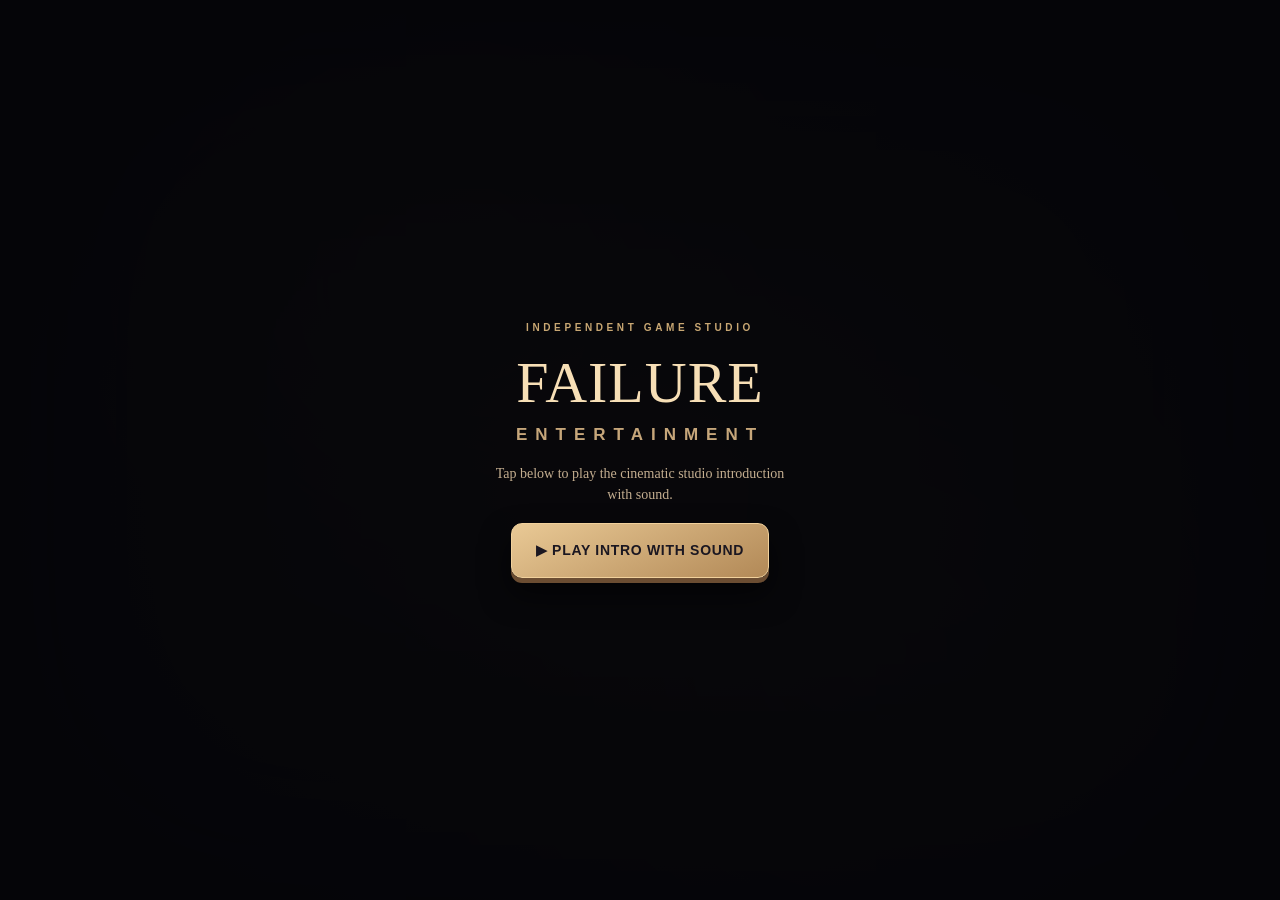
==== failure-entertainment-intro.html @ 406a0b36 "Add standalone playable Failure Entertainment studio intro preview with tap-to-start sound" ====
<!doctype html>
<html lang="en">
<head>
<meta charset="utf-8">
<meta name="viewport" content="width=device-width,initial-scale=1,viewport-fit=cover">
<meta name="theme-color" content="#060609">
<meta name="apple-mobile-web-app-capable" content="yes">
<title>Failure Entertainment | Studio Introduction</title>
<style>
:root{color-scheme:dark;--gold:#e5c38b;--goldlight:#fff2ca;--dim:#9f855f;background:#060609}
*{box-sizing:border-box}
html,body{width:100%;height:100%;margin:0;overflow:hidden;background:#050608}
body{font-family:Georgia,"Times New Roman",serif;color:#f6e4bf;-webkit-tap-highlight-color:transparent}
button{font:inherit;cursor:pointer;touch-action:manipulation;-webkit-touch-callout:none;-webkit-user-select:none;user-select:none}
button:focus-visible{outline:2px solid #fff1c4;outline-offset:4px}
#stage{position:relative;display:flex;align-items:center;justify-content:center;isolation:isolate;overflow:hidden;height:100vh;height:100dvh;background:radial-gradient(ellipse at 50% 56%,#241d17 0%,#101016 39%,#060609 78%)}
#stage:before{content:"";position:absolute;inset:-25%;background:radial-gradient(circle at 40% 38%,#e9bc7931 0%,transparent 27%),radial-gradient(circle at 62% 65%,#907a5830 0%,transparent 33%);filter:blur(35px);pointer-events:none;opacity:.4}
#stage:after{content:"";position:absolute;inset:0;box-shadow:inset 0 0 16vw 9vw #030305bd;pointer-events:none;z-index:8}
#embers{position:absolute;inset:0;z-index:1;pointer-events:none}
.ember{position:absolute;border-radius:100%;width:2px;height:2px;background:#f3d49b;box-shadow:0 0 8px 2px #f3b86eaa;opacity:0}
.playing .ember{animation:float 4.5s ease-in-out infinite}
@keyframes float{0%{transform:translateY(35px);opacity:0}22%{opacity:.55}75%{opacity:.38}100%{transform:translateY(-90px);opacity:0}}
#content{width:100%;max-width:760px;min-height:470px;position:relative;z-index:3;display:flex;flex-direction:column;justify-content:center;align-items:center;gap:0;padding:50px 20px 60px}
#crestwrap{position:relative;width:clamp(126px,28vh,250px);height:clamp(175px,37vh,300px);margin-bottom:8px;filter:drop-shadow(0 7px 22px #000c);opacity:0;transform:translateY(20px) scale(.87)}
.playing #crestwrap{animation:crestEnter 1.4s .1s ease-out forwards,crestFlicker .8s 1.67s steps(1,end) forwards}
@keyframes crestEnter{0%{opacity:0;transform:translateY(28px) scale(.78)}70%{opacity:1}100%{opacity:1;transform:translateY(0) scale(1)}}
@keyframes crestFlicker{0%,15%,40%,100%{opacity:1}10%,31%{opacity:.22}}
#crest{width:100%;height:100%;overflow:visible}
#shieldLeft,#shieldRight{transform-box:fill-box;transform-origin:center}
.playing #shieldLeft{animation:splitLeft 1.15s 1.45s cubic-bezier(.13,.7,.15,1) forwards}
.playing #shieldRight{animation:splitRight 1.15s 1.45s cubic-bezier(.13,.7,.15,1) forwards}
@keyframes splitLeft{0%,18%{transform:translate(0,0)}31%{transform:translate(-5px,1px) rotate(-1.8deg)}62%,100%{transform:translate(-2px,1px) rotate(-.8deg)}}
@keyframes splitRight{0%,18%{transform:translate(0,0)}31%{transform:translate(5px,-1px) rotate(1.8deg)}62%,100%{transform:translate(2px,-1px) rotate(.8deg)}}
#crack{opacity:0;stroke-dasharray:300;stroke-dashoffset:300;filter:drop-shadow(0 0 6px #ffe8ab9e)}
.playing #crack{animation:crackReveal .65s 1.44s ease-in-out forwards}
@keyframes crackReveal{0%{opacity:0;stroke-dashoffset:300}10%{opacity:1}100%{opacity:1;stroke-dashoffset:0}}
#burst{position:absolute;width:200%;height:130%;left:-50%;top:-20%;opacity:0;border-radius:50%;z-index:-1;background:radial-gradient(ellipse,#ffeab7c2 0%,#cf9e6540 27%,transparent 65%);pointer-events:none}
.playing #burst{animation:lightBurst .72s 1.9s ease-out forwards}
@keyframes lightBurst{0%{opacity:0;transform:scale(.3)}15%{opacity:.9}100%{opacity:0;transform:scale(2)}}
#studio{position:relative;text-align:center;opacity:0;transform:translateY(15px);width:100%}
.playing #studio{animation:wordEnter 1.1s 2.2s ease-out forwards}
@keyframes wordEnter{0%{opacity:0;filter:blur(8px);transform:translateY(16px)}100%{opacity:1;filter:blur(0);transform:translateY(0)}}
#studio .failure{font-size:clamp(43px,10.3vw,83px);font-weight:500;letter-spacing:.07em;line-height:.99;color:#f9e3b8;text-shadow:0 2px 13px #9a764c51,0 9px 24px #000}
.rule{display:flex;align-items:center;justify-content:center;gap:15px;margin-top:15px}
.rule span{display:block;flex:1;max-width:100px;height:1px;background:linear-gradient(90deg,transparent,#cba06f)}
.rule span:last-child{transform:scaleX(-1)}
.rule b{font:700 clamp(12px,2.1vw,18px) Arial,sans-serif;letter-spacing:clamp(3px,.95vw,8px);white-space:nowrap;color:#d6b784}
#tagline{font-size:clamp(14px,3.6vw,22px);font-style:italic;color:#ddc29d;text-align:center;opacity:0;transform:translateY(10px);line-height:1.35;margin:23px auto 0;max-width:95%;text-shadow:0 2px 9px #000}
.playing #tagline{animation:tagEnter 1.35s 3.8s ease-out forwards}
@keyframes tagEnter{0%{opacity:0;transform:translateY(12px);filter:blur(2px)}100%{opacity:1;transform:translateY(0);filter:blur(0)}}
#prestart{position:absolute;inset:0;z-index:15;background:#060609ed;display:flex;flex-direction:column;align-items:center;justify-content:center;gap:18px;padding:22px;text-align:center}
#prestart[hidden]{display:none!important}
#prestart .small{font:800 10px Arial,sans-serif;letter-spacing:3.6px;color:#c8a773}
#prestart h1{margin:0;font:500 clamp(30px,8vw,58px)/1.12 Georgia,serif;letter-spacing:1px;color:#f7dfb6}
#prestart h1 span{display:block;font:700 clamp(12px,2.5vw,17px) Arial,sans-serif;letter-spacing:clamp(3px,1vw,8px);color:#c6a67a;margin-top:9px}
#prestart p{font:14px/1.5 Georgia,serif;color:#c4ae90;max-width:315px;margin:0}
#begin,#replay{border:1px solid #f1d19c;background:linear-gradient(155deg,#e9c995,#b28957);color:#1b1721;font:800 14px Arial,sans-serif;letter-spacing:.7px;border-radius:11px;padding:16px 24px;min-height:55px;box-shadow:0 5px 0 #6b4d32,0 16px 30px #0009}
#begin:active,#replay:active{transform:translateY(4px);box-shadow:0 1px 0 #6b4d32}
#tools{position:absolute;z-index:12;bottom:max(22px,env(safe-area-inset-bottom));left:0;right:0;display:flex;gap:15px;justify-content:center;align-items:center;opacity:0;pointer-events:none;transition:opacity .5s}
.playing #tools{opacity:1;pointer-events:auto}
#replay{min-height:38px;padding:10px 15px;font-size:11px;box-shadow:0 2px 0 #6b4d32}
#sound{background:#201d23d9;color:#dbc49e;border:1px solid #897451;border-radius:9px;min-height:41px;padding:8px 13px;font:800 11px Arial,sans-serif}
#audioNotice{position:absolute;z-index:20;top:max(16px,env(safe-area-inset-top));left:50%;transform:translateX(-50%);max-width:90%;background:#201722ee;border:1px solid #a1875f;border-radius:8px;padding:8px 14px;font:12px/1.4 Arial,sans-serif;text-align:center;color:#ffe3ae}
#audioNotice[hidden]{display:none}
#skip{position:absolute;z-index:13;right:18px;top:max(18px,env(safe-area-inset-top));font:800 11px Arial,sans-serif;border:0;background:transparent;color:#e3c896;opacity:.74;padding:10px;display:none}
.playing #skip{display:block}
@media(max-height:620px){#content{min-height:0;padding:40px 15px 60px}#crestwrap{height:30vh;width:25vh}#tagline{margin-top:12px}.rule{margin-top:8px}}
@media(prefers-reduced-motion:reduce){.ember{animation:none!important}}
</style>
</head>
<body>
<main id="stage" aria-label="Failure Entertainment studio introduction">
 <div id="embers" aria-hidden="true"></div>
 <div id="content">
 <div id="crestwrap"><div id="burst" aria-hidden="true"></div>
 <svg id="crest" viewBox="-120 -145 240 287" role="img" aria-label="Antique gold shield with a lightning-shaped crack">
  <defs>
   <linearGradient id="gold" x1="0" y1="0" x2="1" y2="1"><stop stop-color="#583821"/><stop offset=".17" stop-color="#d5aa74"/><stop offset=".32" stop-color="#fff0bc"/><stop offset=".55" stop-color="#9a6940"/><stop offset=".82" stop-color="#dfb785"/><stop offset="1" stop-color="#654028"/></linearGradient>
   <linearGradient id="black" x1="0" y1="0" x2="1" y2="1"><stop stop-color="#333035"/><stop offset=".48" stop-color="#0a0a11"/><stop offset="1" stop-color="#4a3930"/></linearGradient>
  </defs>
  <g id="shieldLeft" fill="url(#gold)" stroke="#f3d5a1" stroke-width="2">
   <path d="M0 -125 Q-55 -121 -94 -94 L-90 -20 Q-85 66 0 125 L-9 69 L7 30 L-10 -8 L7 -51 Z"/>
  </g>
  <g id="shieldRight" fill="url(#gold)" stroke="#f3d5a1" stroke-width="2">
   <path d="M0 -125 Q55 -121 94 -94 L90 -20 Q85 66 0 125 L-9 69 L7 30 L-10 -8 L7 -51 Z"/>
  </g>
  <path d="M0 -110 Q48 -106 80 -85 L76 -20 Q70 49 0 108 Q-70 49 -76 -20 L-80 -85 Q-48 -106 0 -110Z" fill="url(#black)" stroke="#d2a16e" stroke-width="1.5"/>
  <path d="M-49 -62 L49 -62 M-45 -42 L45 -42" stroke="#d4a977" stroke-width="1" opacity=".55"/>
  <path d="M-25 29 L-11 -1 L-2 18 L12 -23 L24 25" fill="none" stroke="#d1ad7b" stroke-width="3" stroke-linecap="round"/>
  <path id="crack" d="M1 -120 L-10 -66 L10 -31 L-13 5 L16 43 L-7 72 L1 122" fill="none" stroke="#fff0c5" stroke-width="4" stroke-linejoin="round"/>
  <path d="M0 -133 L1 -126 M-100 -88 L-105 -96 M100 -88 L105 -96" stroke="#e4c292" stroke-width="2" opacity=".6"/>
 </svg></div>
 <div id="studio"><div class="failure">FAILURE</div><div class="rule"><span></span><b>ENTERTAINMENT</b><span></span></div></div>
 <p id="tagline">Failure has never been this much fun.</p>
 </div>
 <div id="prestart"><div class="small">INDEPENDENT GAME STUDIO</div><h1>FAILURE<span>ENTERTAINMENT</span></h1><p>Tap below to play the cinematic studio introduction with sound.</p><button type="button" id="begin">▶ PLAY INTRO WITH SOUND</button></div>
 <button id="skip" type="button" aria-label="Skip intro">Skip</button>
 <div id="tools"><button type="button" id="replay">↻ Replay</button><button type="button" id="sound" aria-pressed="true">♫ Sound on</button></div>
 <div id="audioNotice" hidden></div>
 <audio id="introAudio" preload="auto" playsinline style="display:none"></audio>
</main>
<script>
(function(){
"use strict";
const stage=document.getElementById("stage"),start=document.getElementById("prestart"),play=document.getElementById("begin"),
replay=document.getElementById("replay"),sound=document.getElementById("sound"),audio=document.getElementById("introAudio"),notice=document.getElementById("audioNotice");
let soundOn=true,noticeTimer=null,timer=null,audioReady=false;
const N=22050,duration=6.08;
function makeSound(){
 // A short original studio cue: low suspense swell, metal impact and chimes, resolving chord.
 const count=Math.floor(N*duration),samples=new Float32Array(count);
 function tone(at,len,freq,vol,kind){
  const first=Math.floor(at*N),last=Math.min(count,Math.floor((at+len)*N));
  for(let i=first;i<last;i++){
   const t=(i-first)/N,phase=t*2*Math.PI*freq;
   let env=kind==="bell"?Math.exp(-5*t/len):kind==="hit"?Math.exp(-8*t/len)*Math.min(1,t*120):Math.min(1,t*12)*Math.min(1,(len-t)*3);
   const sig=kind==="hit"?Math.sin(phase*(1-t*.7)):Math.sin(phase)+.25*Math.sin(phase*2.01)+.1*Math.sin(phase*3.03);
   samples[i]+=sig*env*vol;
  }
 }
 function hiss(at,len,vol){let v=1;const first=Math.floor(at*N),last=Math.min(count,Math.floor((at+len)*N));for(let i=first;i<last;i++){const t=(i-first)/N;v=.88*v+.12*(Math.random()*2-1);samples[i]+=v*Math.exp(-t*12/len)*vol}}
 tone(.12,2.6,65.41,.09,"pad");tone(.1,2.4,98,.075,"pad");
 tone(.65,1.3,783.99,.18,"bell");tone(.78,1.2,523.25,.1,"bell");
 hiss(1.52,.55,.47);tone(1.56,1,81,.36,"hit");
 [164.81,246.94,329.63,493.88].forEach((f,i)=>tone(2.1,3.6,f,.052+(i===0?.01:0),"pad"));
 tone(2.26,1.8,659.25,.19,"bell");tone(3.25,1.8,987.77,.13,"bell");tone(4.45,1.3,329.63,.11,"bell");
 const pcm=new Int16Array(count);let peak=.001;
 for(let i=0;i<count;i++)peak=Math.max(peak,Math.abs(samples[i]));
 for(let i=0;i<count;i++){const tail=Math.min(1,(duration-i/N)/.22);pcm[i]=Math.round(Math.max(-1,Math.min(1,samples[i]/peak*.74*tail))*32767)}
 const buffer=new ArrayBuffer(44+pcm.length*2),v=new DataView(buffer);
 function txt(i,s){for(let j=0;j<s.length;j++)v.setUint8(i+j,s.charCodeAt(j))}
 txt(0,"RIFF");v.setUint32(4,36+pcm.length*2,true);txt(8,"WAVE");txt(12,"fmt ");v.setUint32(16,16,true);v.setUint16(20,1,true);v.setUint16(22,1,true);v.setUint32(24,N,true);v.setUint32(28,N*2,true);v.setUint16(32,2,true);v.setUint16(34,16,true);txt(36,"data");v.setUint32(40,pcm.length*2,true);
 for(let i=0;i<pcm.length;i++)v.setInt16(44+i*2,pcm[i],true);
 return URL.createObjectURL(new Blob([buffer],{type:"audio/wav"}));
}
try{audio.src=makeSound();audio.load();audioReady=true}catch(e){audioReady=false}
for(let i=0;i<48;i++){
 const x=document.createElement("i");x.className="ember";x.style.left=(i*37.7)%100+"%";x.style.top=(i*13.8)%90+"%";
 x.style.animationDelay=(-i*.157)+"s";x.style.animationDuration=(3.5+(i%7)*.43)+"s";
 document.getElementById("embers").appendChild(x);
}
function notify(msg){notice.textContent=msg;notice.hidden=false;clearTimeout(noticeTimer);noticeTimer=setTimeout(()=>notice.hidden=true,3800)}
function resetScene(){
 stage.classList.remove("playing");
 // A synchronous layout flush ensures replay starts every CSS animation again.
 void stage.offsetWidth;
 stage.classList.add("playing");
}
function startIntro(){
 start.hidden=true;
 clearTimeout(timer);audio.pause();
 try{audio.currentTime=0}catch(e){}
 resetScene();
 if(soundOn&&audioReady){
  const result=audio.play();
  if(result&&result.catch)result.catch(()=>notify("If sound is blocked, open this link directly in Safari and tap Replay."));
 }else if(soundOn&&!audioReady)notify("Sound is unavailable, but the animation will still play.");
 timer=setTimeout(()=>{stage.dispatchEvent(new CustomEvent("failure-intro-finished",{bubbles:true}))},6200);
}
function toggleSound(){
 soundOn=!soundOn;
 sound.textContent=soundOn?"♫ Sound on":"♫ Sound off";sound.setAttribute("aria-pressed",String(soundOn));audio.muted=!soundOn;
 if(soundOn&&stage.classList.contains("playing")&&audioReady){const p=audio.play();if(p?.catch)p.catch(()=>notify("Tap Replay to restart with sound."))}
}
function skipIntro(){
 start.hidden=true;clearTimeout(timer);audio.pause();stage.classList.add("playing");
 document.getElementById("crestwrap").style.cssText="opacity:1;transform:none;animation:none";
 document.getElementById("studio").style.cssText="opacity:1;transform:none;animation:none";
 document.getElementById("tagline").style.cssText="opacity:1;transform:none;animation:none";
}
play.addEventListener("click",startIntro);
replay.addEventListener("click",()=>{["crestwrap","studio","tagline"].forEach(id=>document.getElementById(id).removeAttribute("style"));startIntro()});
sound.addEventListener("click",toggleSound);
document.getElementById("skip").addEventListener("click",skipIntro);
document.addEventListener("visibilitychange",()=>{if(document.hidden)audio.pause()});
window.FailureEntertainmentIntro={play:startIntro,setSound:function(v){if(soundOn!==!!v)toggleSound()},durationMs:6200};
})();
</script>
</body>
</html>
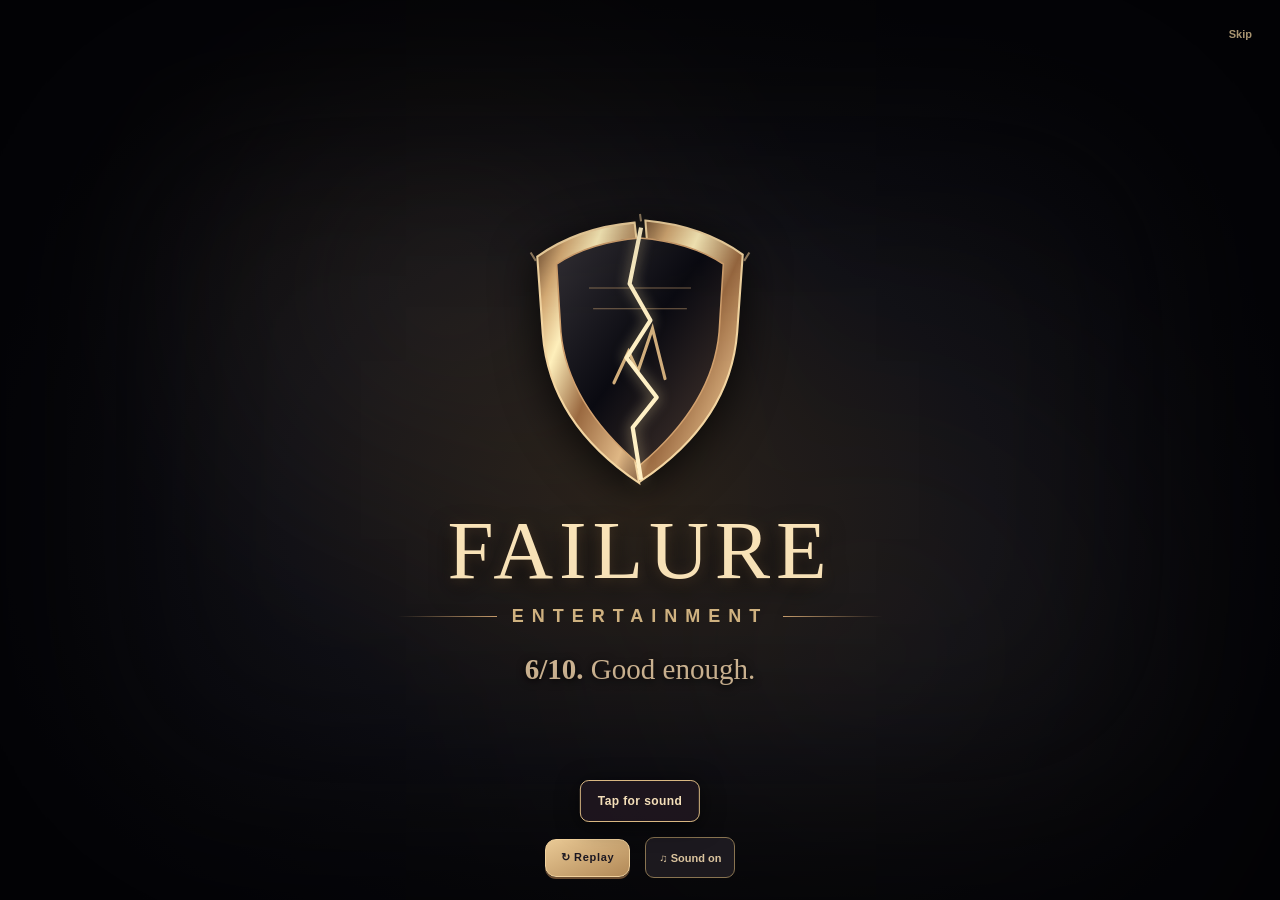
==== commit a8bc0bee: "Autoplay Failure Entertainment intro without Play gate; allow optional tap-to-enable synchronized so" ====
--- a/failure-entertainment-intro.html
+++ b/failure-entertainment-intro.html
@@ -27,26 +27,26 @@
 @keyframes crestFlicker{0%,15%,40%,100%{opacity:1}10%,31%{opacity:.22}}
 #crest{width:100%;height:100%;overflow:visible}
 #shieldLeft,#shieldRight{transform-box:fill-box;transform-origin:center}
-.playing #shieldLeft{animation:splitLeft 1.15s 1.45s cubic-bezier(.13,.7,.15,1) forwards}
-.playing #shieldRight{animation:splitRight 1.15s 1.45s cubic-bezier(.13,.7,.15,1) forwards}
-@keyframes splitLeft{0%,18%{transform:translate(0,0)}31%{transform:translate(-5px,1px) rotate(-1.8deg)}62%,100%{transform:translate(-2px,1px) rotate(-.8deg)}}
-@keyframes splitRight{0%,18%{transform:translate(0,0)}31%{transform:translate(5px,-1px) rotate(1.8deg)}62%,100%{transform:translate(2px,-1px) rotate(.8deg)}}
+.playing #shieldLeft{animation:splitLeft .72s 1.72s cubic-bezier(.1,.76,.2,1) forwards}
+.playing #shieldRight{animation:splitRight .72s 1.72s cubic-bezier(.1,.76,.2,1) forwards}
+@keyframes splitLeft{0%{transform:translate(0,0)}8%{transform:translate(-2px,0)}32%{transform:translate(-7px,2px) rotate(-2.5deg)}100%{transform:translate(-3px,1px) rotate(-1deg)}}
+@keyframes splitRight{0%{transform:translate(0,0)}8%{transform:translate(2px,0)}32%{transform:translate(7px,-2px) rotate(2.5deg)}100%{transform:translate(3px,-1px) rotate(1deg)}}
 #crack{opacity:0;stroke-dasharray:300;stroke-dashoffset:300;filter:drop-shadow(0 0 6px #ffe8ab9e)}
-.playing #crack{animation:crackReveal .65s 1.44s ease-in-out forwards}
-@keyframes crackReveal{0%{opacity:0;stroke-dashoffset:300}10%{opacity:1}100%{opacity:1;stroke-dashoffset:0}}
+.playing #crack{animation:crackReveal .46s 1.72s linear forwards}
+@keyframes crackReveal{0%{opacity:0;stroke-dashoffset:300}2%{opacity:1}100%{opacity:1;stroke-dashoffset:0}}
 #burst{position:absolute;width:200%;height:130%;left:-50%;top:-20%;opacity:0;border-radius:50%;z-index:-1;background:radial-gradient(ellipse,#ffeab7c2 0%,#cf9e6540 27%,transparent 65%);pointer-events:none}
-.playing #burst{animation:lightBurst .72s 1.9s ease-out forwards}
+.playing #burst{animation:lightBurst .46s 1.86s ease-out forwards}
 @keyframes lightBurst{0%{opacity:0;transform:scale(.3)}15%{opacity:.9}100%{opacity:0;transform:scale(2)}}
 #studio{position:relative;text-align:center;opacity:0;transform:translateY(15px);width:100%}
-.playing #studio{animation:wordEnter 1.1s 2.2s ease-out forwards}
+.playing #studio{animation:wordEnter 1.1s 2.48s ease-out forwards}
 @keyframes wordEnter{0%{opacity:0;filter:blur(8px);transform:translateY(16px)}100%{opacity:1;filter:blur(0);transform:translateY(0)}}
 #studio .failure{font-size:clamp(43px,10.3vw,83px);font-weight:500;letter-spacing:.07em;line-height:.99;color:#f9e3b8;text-shadow:0 2px 13px #9a764c51,0 9px 24px #000}
 .rule{display:flex;align-items:center;justify-content:center;gap:15px;margin-top:15px}
 .rule span{display:block;flex:1;max-width:100px;height:1px;background:linear-gradient(90deg,transparent,#cba06f)}
 .rule span:last-child{transform:scaleX(-1)}
 .rule b{font:700 clamp(12px,2.1vw,18px) Arial,sans-serif;letter-spacing:clamp(3px,.95vw,8px);white-space:nowrap;color:#d6b784}
-#tagline{font-size:clamp(14px,3.6vw,22px);font-style:italic;color:#ddc29d;text-align:center;opacity:0;transform:translateY(10px);line-height:1.35;margin:23px auto 0;max-width:95%;text-shadow:0 2px 9px #000}
-.playing #tagline{animation:tagEnter 1.35s 3.8s ease-out forwards}
+#tagline{font-size:clamp(19px,4.5vw,29px);font-style:normal;color:#ddc29d;text-align:center;opacity:0;transform:translateY(10px);line-height:1.35;margin:23px auto 0;max-width:95%;text-shadow:0 2px 9px #000}
+.playing #tagline{animation:tagEnter .9s 4.03s ease-out forwards}
 @keyframes tagEnter{0%{opacity:0;transform:translateY(12px);filter:blur(2px)}100%{opacity:1;transform:translateY(0);filter:blur(0)}}
 #prestart{position:absolute;inset:0;z-index:15;background:#060609ed;display:flex;flex-direction:column;align-items:center;justify-content:center;gap:18px;padding:22px;text-align:center}
 #prestart[hidden]{display:none!important}
@@ -62,6 +62,11 @@
 #sound{background:#201d23d9;color:#dbc49e;border:1px solid #897451;border-radius:9px;min-height:41px;padding:8px 13px;font:800 11px Arial,sans-serif}
 #audioNotice{position:absolute;z-index:20;top:max(16px,env(safe-area-inset-top));left:50%;transform:translateX(-50%);max-width:90%;background:#201722ee;border:1px solid #a1875f;border-radius:8px;padding:8px 14px;font:12px/1.4 Arial,sans-serif;text-align:center;color:#ffe3ae}
 #audioNotice[hidden]{display:none}
+#prestart{display:none!important}
+#enableSound{position:absolute;z-index:16;bottom:max(78px,env(safe-area-inset-bottom));left:50%;transform:translateX(-50%);border:1px solid #d9b782;border-radius:9px;background:#201720dc;color:#f4dfb9;font:700 12px Arial,sans-serif;letter-spacing:.4px;padding:12px 17px;min-height:42px;white-space:nowrap;box-shadow:0 4px 22px #0009}
+#enableSound[hidden]{display:none!important}
+body.embedded #enableSound{bottom:max(24px,env(safe-area-inset-bottom))}
+body.embedded #tools{display:none!important}
 #skip{position:absolute;z-index:13;right:18px;top:max(18px,env(safe-area-inset-top));font:800 11px Arial,sans-serif;border:0;background:transparent;color:#e3c896;opacity:.74;padding:10px;display:none}
 .playing #skip{display:block}
 @media(max-height:620px){#content{min-height:0;padding:40px 15px 60px}#crestwrap{height:30vh;width:25vh}#tagline{margin-top:12px}.rule{margin-top:8px}}
@@ -91,10 +96,11 @@
   <path d="M0 -133 L1 -126 M-100 -88 L-105 -96 M100 -88 L105 -96" stroke="#e4c292" stroke-width="2" opacity=".6"/>
  </svg></div>
  <div id="studio"><div class="failure">FAILURE</div><div class="rule"><span></span><b>ENTERTAINMENT</b><span></span></div></div>
- <p id="tagline">Failure has never been this much fun.</p>
+ <p id="tagline"><strong>6/10.</strong> Good enough.</p>
  </div>
  <div id="prestart"><div class="small">INDEPENDENT GAME STUDIO</div><h1>FAILURE<span>ENTERTAINMENT</span></h1><p>Tap below to play the cinematic studio introduction with sound.</p><button type="button" id="begin">▶ PLAY INTRO WITH SOUND</button></div>
  <button id="skip" type="button" aria-label="Skip intro">Skip</button>
+ <button id="enableSound" type="button" hidden>Tap for sound</button>
  <div id="tools"><button type="button" id="replay">↻ Replay</button><button type="button" id="sound" aria-pressed="true">♫ Sound on</button></div>
  <div id="audioNotice" hidden></div>
  <audio id="introAudio" preload="auto" playsinline style="display:none"></audio>
@@ -104,34 +110,78 @@
 "use strict";
 const stage=document.getElementById("stage"),start=document.getElementById("prestart"),play=document.getElementById("begin"),
 replay=document.getElementById("replay"),sound=document.getElementById("sound"),audio=document.getElementById("introAudio"),notice=document.getElementById("audioNotice");
-let soundOn=true,noticeTimer=null,timer=null,audioReady=false;
-const N=22050,duration=6.08;
+let soundOn=true,noticeTimer=null,timer=null,audioReady=false,animationStartedAt=0;
+const enableSound=document.getElementById("enableSound");
+if(new URLSearchParams(location.search).has("embedded"))document.body.classList.add("embedded");
+const N=22050,duration=6.7;
 function makeSound(){
- // A short original studio cue: low suspense swell, metal impact and chimes, resolving chord.
- const count=Math.floor(N*duration),samples=new Float32Array(count);
- function tone(at,len,freq,vol,kind){
-  const first=Math.floor(at*N),last=Math.min(count,Math.floor((at+len)*N));
-  for(let i=first;i<last;i++){
-   const t=(i-first)/N,phase=t*2*Math.PI*freq;
-   let env=kind==="bell"?Math.exp(-5*t/len):kind==="hit"?Math.exp(-8*t/len)*Math.min(1,t*120):Math.min(1,t*12)*Math.min(1,(len-t)*3);
-   const sig=kind==="hit"?Math.sin(phase*(1-t*.7)):Math.sin(phase)+.25*Math.sin(phase*2.01)+.1*Math.sin(phase*3.03);
-   samples[i]+=sig*env*vol;
+ // Original sinister logo score; audio and CSS share the crack at 1.72 seconds.
+ const CRACK_AT=1.72, TITLE_AT=2.48, TAG_AT=4.03;
+ const count=Math.floor(N*duration),mix=new Float32Array(count);let seed=0x6e210;
+ const rnd=()=>{seed=(Math.imul(seed,1664525)+1013904223)>>>0;return seed/4294967296*2-1};
+ function synth(at,dur,hz,amp,att=.2,rel=.5,metal=false){
+  const a=Math.floor(at*N),z=Math.min(count,Math.floor((at+dur)*N));
+  for(let i=a;i<z;i++){
+   const t=(i-a)/N,fade=Math.min(1,t/att,(dur-t)/rel),env=Math.max(0,Math.min(1,fade));
+   const phase=2*Math.PI*hz*t*(1+.003*Math.sin(2*Math.PI*.31*t));
+   const sig=Math.sin(phase)+(metal?.4:.16)*Math.sin(phase*(metal?1.49:2.004))+(metal?.15:0)*Math.sin(phase*2.77);
+   mix[i]+=amp*env*sig;
   }
  }
- function hiss(at,len,vol){let v=1;const first=Math.floor(at*N),last=Math.min(count,Math.floor((at+len)*N));for(let i=first;i<last;i++){const t=(i-first)/N;v=.88*v+.12*(Math.random()*2-1);samples[i]+=v*Math.exp(-t*12/len)*vol}}
- tone(.12,2.6,65.41,.09,"pad");tone(.1,2.4,98,.075,"pad");
- tone(.65,1.3,783.99,.18,"bell");tone(.78,1.2,523.25,.1,"bell");
- hiss(1.52,.55,.47);tone(1.56,1,81,.36,"hit");
- [164.81,246.94,329.63,493.88].forEach((f,i)=>tone(2.1,3.6,f,.052+(i===0?.01:0),"pad"));
- tone(2.26,1.8,659.25,.19,"bell");tone(3.25,1.8,987.77,.13,"bell");tone(4.45,1.3,329.63,.11,"bell");
- const pcm=new Int16Array(count);let peak=.001;
- for(let i=0;i<count;i++)peak=Math.max(peak,Math.abs(samples[i]));
- for(let i=0;i<count;i++){const tail=Math.min(1,(duration-i/N)/.22);pcm[i]=Math.round(Math.max(-1,Math.min(1,samples[i]/peak*.74*tail))*32767)}
- const buffer=new ArrayBuffer(44+pcm.length*2),v=new DataView(buffer);
- function txt(i,s){for(let j=0;j<s.length;j++)v.setUint8(i+j,s.charCodeAt(j))}
- txt(0,"RIFF");v.setUint32(4,36+pcm.length*2,true);txt(8,"WAVE");txt(12,"fmt ");v.setUint32(16,16,true);v.setUint16(20,1,true);v.setUint16(22,1,true);v.setUint32(24,N,true);v.setUint32(28,N*2,true);v.setUint16(32,2,true);v.setUint16(34,16,true);txt(36,"data");v.setUint32(40,pcm.length*2,true);
+ function noise(at,dur,amp,rise=false,bright=false){
+  const a=Math.floor(at*N),z=Math.min(count,Math.floor((at+dur)*N));let lp=0,hp=0;
+  for(let i=a;i<z;i++){
+   const t=(i-a)/N,u=t/dur,v=rnd();
+   lp=lp*.96+v*.04;hp=hp*.4+v*.6;
+   let shape=rise?u*u*Math.min(1,(1-u)*20):Math.exp(-7*u);
+   const sig=bright?(hp-.45*lp)+.2*Math.sin(2*Math.PI*(900+120*t)*t):lp+.08*hp;
+   mix[i]+=sig*amp*shape;
+  }
+ }
+ function thud(at,amp){
+  let phase=0;const a=Math.floor(at*N),z=Math.min(count,Math.floor((at+.5)*N));
+  for(let i=a;i<z;i++){
+   const t=(i-a)/N;
+   phase+=2*Math.PI*(47+88*Math.exp(-t*10))/N;
+   mix[i]+=amp*Math.sin(phase)*Math.exp(-t*17);
+   mix[i]+=amp*.32*Math.sin(phase*3.15)*Math.exp(-t*13);
+  }
+ }
+ // Suffocating, detuned low drone and scrape leading into an abrupt fracture.
+ synth(.06,2.05,65.41,.15,.24,.32,true);
+ synth(.10,2.09,69.30,.085,.28,.32,true);
+ synth(.32,1.91,123.47,.05,.48,.40,true);
+ synth(.64,1.31,185,.025,.36,.28);
+ noise(.92,.78,.22,true);
+ // First metallic snap exactly aligned with the crack becoming visible.
+ noise(CRACK_AT,.27,.98,false,true);thud(CRACK_AT,.55);
+ noise(CRACK_AT+.083,.15,.47,false,true);
+ noise(CRACK_AT+.16,.14,.22,false,true);
+ // No triumphant melody: unresolved horror-organ cluster and room rumble.
+ thud(TITLE_AT,.38);
+ synth(TITLE_AT,3.46,87.31,.12,.09,.8,true);
+ synth(TITLE_AT+.08,3.22,103.83,.080,.17,.9,true);
+ synth(TITLE_AT+.1,3.24,123.47,.068,.18,.9,true);
+ synth(TITLE_AT+.23,2.76,174.61,.045,.32,.84);
+ noise(TITLE_AT+.12,1.4,.095);
+ // Dry, wry end card - restrained, not a cheerful flourish.
+ noise(TAG_AT,.25,.24,false,true);
+ synth(TAG_AT,1.92,130.81,.036,.1,.88,true);
+ synth(4.57,1.6,65.41,.029,.23,.8);
+ let peak=1e-5;for(let i=0;i<count;i++)peak=Math.max(peak,Math.abs(mix[i]));
+ const pcm=new Int16Array(count);
+ for(let i=0;i<count;i++){
+  const t=i/N,tail=Math.min(1,Math.max(0,(duration-t)/.25));
+  pcm[i]=Math.round(32767*Math.max(-1,Math.min(1,Math.tanh(mix[i]*1.3)*.83/Math.max(.8,peak)*tail)));
+ }
+ const buf=new ArrayBuffer(44+pcm.length*2),v=new DataView(buf);
+ const txt=(i,t)=>{for(let j=0;j<t.length;j++)v.setUint8(i+j,t.charCodeAt(j))};
+ txt(0,"RIFF");v.setUint32(4,36+pcm.length*2,true);txt(8,"WAVE");txt(12,"fmt ");
+ v.setUint32(16,16,true);v.setUint16(20,1,true);v.setUint16(22,1,true);
+ v.setUint32(24,N,true);v.setUint32(28,N*2,true);v.setUint16(32,2,true);
+ v.setUint16(34,16,true);txt(36,"data");v.setUint32(40,pcm.length*2,true);
  for(let i=0;i<pcm.length;i++)v.setInt16(44+i*2,pcm[i],true);
- return URL.createObjectURL(new Blob([buffer],{type:"audio/wav"}));
+ return URL.createObjectURL(new Blob([buf],{type:"audio/wav"}));
 }
 try{audio.src=makeSound();audio.load();audioReady=true}catch(e){audioReady=false}
 for(let i=0;i<48;i++){
@@ -146,16 +196,48 @@
  void stage.offsetWidth;
  stage.classList.add("playing");
 }
+let introRunId=0;
 function startIntro(){
- start.hidden=true;
- clearTimeout(timer);audio.pause();
+ const run=++introRunId;start.hidden=true;enableSound.hidden=true;
+ clearTimeout(timer);audio.pause();audio.onplaying=null;
  try{audio.currentTime=0}catch(e){}
- resetScene();
+ ["crestwrap","studio","tagline"].forEach(id=>document.getElementById(id).removeAttribute("style"));
+ let began=false;
+ const fallback=setTimeout(()=>{
+  if(began||run!==introRunId)return;
+  audio.pause();begin();if(soundOn&&audioReady)enableSound.hidden=false;
+ },1400);
+ function begin(){
+  if(began||run!==introRunId)return;
+  began=true;clearTimeout(fallback);audio.onplaying=null;
+  animationStartedAt=performance.now();
+  resetScene();
+  timer=setTimeout(()=>{
+   enableSound.hidden=true;
+   stage.dispatchEvent(new CustomEvent("failure-intro-finished",{bubbles:true}));
+   if(window.parent!==window)window.parent.postMessage({type:"failure-studio-intro-completed"},location.origin);
+  },6900);
+ }
  if(soundOn&&audioReady){
-  const result=audio.play();
-  if(result&&result.catch)result.catch(()=>notify("If sound is blocked, open this link directly in Safari and tap Replay."));
- }else if(soundOn&&!audioReady)notify("Sound is unavailable, but the animation will still play.");
- timer=setTimeout(()=>{stage.dispatchEvent(new CustomEvent("failure-intro-finished",{bubbles:true}))},6200);
+  audio.onplaying=begin;
+  try {
+   const result=audio.play();
+   if(result?.then)result.then(begin).catch(()=>{
+    if(run!==introRunId)return;
+    begin();enableSound.hidden=false;
+   });else begin();
+  }catch(e){begin();enableSound.hidden=false}
+ }else{begin()}
+}
+function activateSound(){
+ if(!audioReady)return;
+ soundOn=true;audio.muted=false;
+ // Joining a running sequence picks up the audio at the matching video time.
+ const elapsed=Math.max(0,(performance.now()-animationStartedAt)/1000);
+ try{audio.currentTime=Math.min(duration-.12,elapsed)}catch(e){}
+ const p=audio.play();
+ if(p?.then)p.then(()=>enableSound.hidden=true).catch(()=>notify("Sound is blocked on this device."));
+ else enableSound.hidden=true;
 }
 function toggleSound(){
  soundOn=!soundOn;
@@ -163,17 +245,22 @@
  if(soundOn&&stage.classList.contains("playing")&&audioReady){const p=audio.play();if(p?.catch)p.catch(()=>notify("Tap Replay to restart with sound."))}
 }
 function skipIntro(){
- start.hidden=true;clearTimeout(timer);audio.pause();stage.classList.add("playing");
+ start.hidden=true;clearTimeout(timer);introRunId++;audio.onplaying=null;audio.pause();stage.classList.add("playing");
  document.getElementById("crestwrap").style.cssText="opacity:1;transform:none;animation:none";
  document.getElementById("studio").style.cssText="opacity:1;transform:none;animation:none";
  document.getElementById("tagline").style.cssText="opacity:1;transform:none;animation:none";
+ if(window.parent!==window)window.parent.postMessage({type:"failure-studio-intro-completed"},location.origin);
 }
 play.addEventListener("click",startIntro);
-replay.addEventListener("click",()=>{["crestwrap","studio","tagline"].forEach(id=>document.getElementById(id).removeAttribute("style"));startIntro()});
+enableSound.addEventListener("click",activateSound);
+replay.addEventListener("click",startIntro);
 sound.addEventListener("click",toggleSound);
 document.getElementById("skip").addEventListener("click",skipIntro);
 document.addEventListener("visibilitychange",()=>{if(document.hidden)audio.pause()});
-window.FailureEntertainmentIntro={play:startIntro,setSound:function(v){if(soundOn!==!!v)toggleSound()},durationMs:6200};
+window.FailureEntertainmentIntro={play:startIntro,setSound:function(v){if(soundOn!==!!v)toggleSound()},durationMs:6900};
+// Autoplay the studio logo on launch. Audio requires a user gesture on many iPhones;
+// the animation never waits for one and offers a nonblocking sound option instead.
+startIntro();
 })();
 </script>
 </body>
